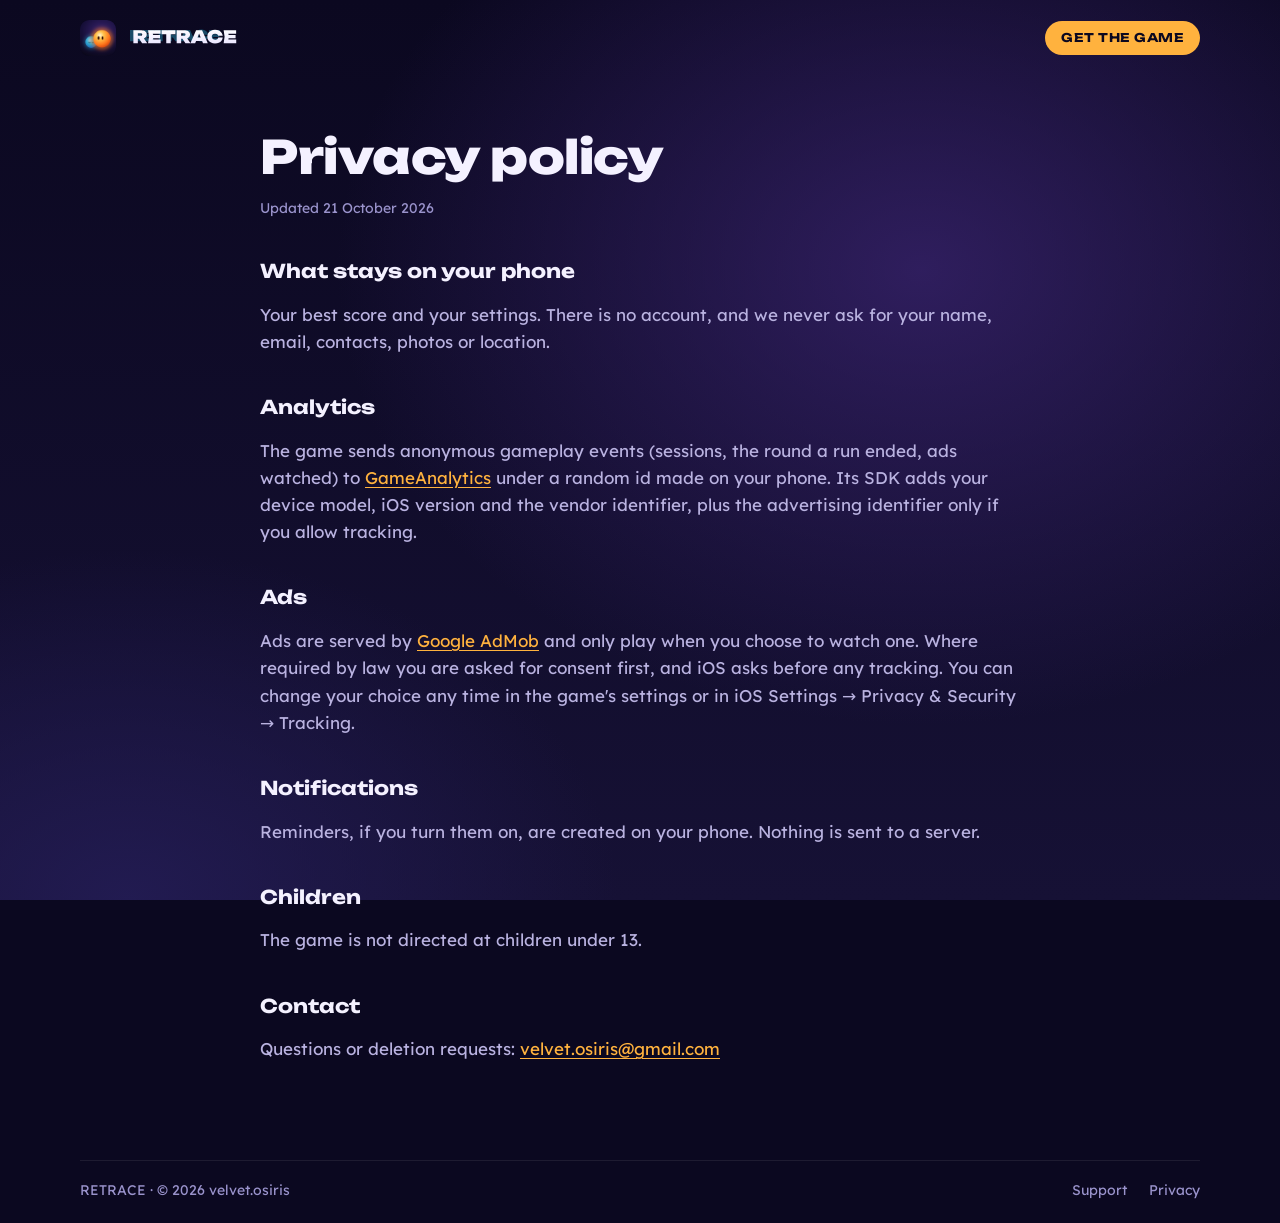
==== privacy/index.html @ 0708146f "RETRACE website" ====
<!doctype html>
<html lang="en">
  <head>
    <meta charset="utf-8" />
    <meta name="viewport" content="width=device-width, initial-scale=1, viewport-fit=cover" />
    <title>Privacy policy · RETRACE</title>
    <meta name="description" content="RETRACE privacy policy" />
    <link rel="canonical" href="https://inarmag.github.io/retrace/privacy/" />
    <meta name="theme-color" content="#0b0820" />
    <meta name="color-scheme" content="dark" />
    <link rel="icon" type="image/png" sizes="32x32" href="../assets/ember-32.png" />
    <link rel="apple-touch-icon" href="../assets/ember-touch.png" />
    <link rel="preconnect" href="https://fonts.googleapis.com" />
    <link rel="preconnect" href="https://fonts.gstatic.com" crossorigin />
    <link rel="stylesheet" href="https://fonts.googleapis.com/css2?family=Lexend:wght@400;500;600&family=Unbounded:wght@700;800&display=swap" />
    <link rel="stylesheet" href="../styles.css" />
  </head>
  <body>
    <div class="sky" aria-hidden="true"></div>
    <header class="top">
      <a class="home" href="../" aria-label="RETRACE, home"><img src="../assets/ember-192.png" width="36" height="36" alt="" /><img src="../assets/wordmark.svg" width="110" height="20" alt="" /></a>
      <a class="get" href="../#get">GET THE GAME</a>
    </header>
    <main class="doc">
      <h1>Privacy policy</h1>
      <p class="updated">Updated 21 October 2026</p>

      <h2>What stays on your phone</h2>
      <p>Your best score and your settings. There is no account, and we never ask for your name, email, contacts, photos or location.</p>

      <h2>Analytics</h2>
      <p>The game sends anonymous gameplay events (sessions, the round a run ended, ads watched) to <a href="https://gameanalytics.com/privacy" rel="noopener">GameAnalytics</a> under a random id made on your phone. Its SDK adds your device model, iOS version and the vendor identifier, plus the advertising identifier only if you allow tracking.</p>

      <h2>Ads</h2>
      <p>Ads are served by <a href="https://policies.google.com/technologies/partner-sites" rel="noopener">Google AdMob</a> and only play when you choose to watch one. Where required by law you are asked for consent first, and iOS asks before any tracking. You can change your choice any time in the game's settings or in iOS Settings → Privacy &amp; Security → Tracking.</p>

      <h2>Notifications</h2>
      <p>Reminders, if you turn them on, are created on your phone. Nothing is sent to a server.</p>

      <h2>Children</h2>
      <p>The game is not directed at children under 13.</p>

      <h2>Contact</h2>
      <p>Questions or deletion requests: <a href="mailto:velvet.osiris@gmail.com">velvet.osiris@gmail.com</a></p>
    </main>
    <footer class="foot">
      <span>RETRACE · © 2026 velvet.osiris</span>
      <nav aria-label="legal">
        <a href="../support/">Support</a>
        <a href="../privacy/">Privacy</a>
      </nav>
    </footer>
  </body>
</html>
---- styles.css ----
:root {
  --bg: #0b0820;
  --n1: #161135;
  --deep: #1b1545;
  --n2: #231c54;
  --n3: #2f2770;
  --ink: #f4f1ff;
  --ink2: #b9b2e0;
  --ink3: #9a93cc;
  --amber: #ffb23e;
  --cyan: #4fd8f5;
  --gold: #ffe08a;
  --line: rgba(255, 255, 255, 0.08);
  --line2: rgba(255, 255, 255, 0.14);
  --display: "Unbounded", system-ui, sans-serif;
  --body: "Lexend", system-ui, -apple-system, sans-serif;
  --gutter: clamp(16px, 4vw, 40px);
  color-scheme: dark;
}

*, *::before, *::after { box-sizing: border-box; }
html { -webkit-text-size-adjust: 100%; }
body {
  margin: 0;
  min-height: 100svh;
  display: flex;
  flex-direction: column;
  background: var(--bg);
  color: var(--ink2);
  font: 400 17px/1.6 var(--body);
  -webkit-font-smoothing: antialiased;
  overflow-x: hidden;
}
img, svg { display: block; max-width: 100%; }
a { color: inherit; }
::selection { background: var(--amber); color: var(--bg); }
:focus-visible { outline: 2px solid var(--amber); outline-offset: 3px; border-radius: 8px; }

.sky {
  position: fixed; inset: 0; z-index: -1; pointer-events: none;
  background:
    radial-gradient(900px 700px at 72% 30%, rgba(58, 36, 112, 0.75), transparent 65%),
    radial-gradient(700px 500px at 10% 100%, rgba(35, 28, 84, 0.9), transparent 70%),
    linear-gradient(180deg, var(--bg) 0%, var(--n1) 100%);
}
.sky i {
  position: absolute; width: 2px; height: 2px; border-radius: 50%;
  background: var(--gold); opacity: 0.2;
  animation: twinkle 4s ease-in-out infinite;
}
@keyframes twinkle { 50% { opacity: 0.9; transform: scale(1.6); } }


.stage {
  flex: 1; position: relative;
  display: flex; flex-direction: column; align-items: center; justify-content: center;
  text-align: center;
  padding: clamp(96px, 16vh, 160px) var(--gutter) clamp(28px, 5vh, 56px);
  overflow: hidden;
}

.gate {
  position: absolute; top: clamp(48px, 9vh, 88px); left: 50%;
  width: min(420px, 62vw); height: 6px; margin-left: calc(min(420px, 62vw) / -2);
  border-radius: 6px; background: var(--gold);
  box-shadow: 0 0 12px var(--gold), 0 0 40px rgba(255, 178, 62, 0.8), 0 0 90px rgba(255, 178, 62, 0.5);
  transform: scaleX(0); opacity: 0;
}
.gate::before, .gate::after {
  content: ""; position: absolute; top: -5px; width: 12px; height: 16px; border-radius: 6px; background: var(--amber);
}
.gate::before { left: -6px; } .gate::after { right: -6px; }
.beam {
  position: absolute; top: calc(clamp(48px, 9vh, 88px) + 4px); left: 50%; translate: -50% 0;
  width: min(760px, 120vw); height: 70vh; pointer-events: none;
  background: linear-gradient(180deg, rgba(255, 178, 62, 0.28), rgba(255, 178, 62, 0.06) 55%, transparent);
  clip-path: polygon(calc(50% - min(210px, 31vw)) 0, calc(50% + min(210px, 31vw)) 0, 100% 100%, 0 100%);
  opacity: 0;
}

.cast { position: relative; width: 220px; height: 170px; margin-bottom: 18px; }
.ember {
  position: absolute; left: 70px; top: 18px; width: 128px; height: 128px; border-radius: 50%;
  background: radial-gradient(circle at 38% 30%, #fff6d6 0%, #ffc24a 30%, #ff7a1e 72%, #d9430e 100%);
  box-shadow: 0 0 40px rgba(255, 122, 30, 0.75), 0 0 120px rgba(255, 122, 30, 0.45);
  opacity: 0; transform: scale(0.3);
}
.ember .eyes { position: absolute; left: 50%; top: 50%; display: flex; gap: 16px; translate: -50% -50%; transition: transform 70ms linear; }
.ember .eyes i {
  width: 14px; height: 26px; border-radius: 8px; background: #3a1406;
  transform: scaleY(0.08); transform-origin: center;
}
.echo {
  position: absolute; left: 16px; top: 74px; width: 72px; height: 72px; border-radius: 50%;
  background: radial-gradient(circle at 40% 35%, #d8faff 0%, #36d6ff 45%, #1f6fd6 100%);
  box-shadow: 0 0 30px rgba(54, 214, 255, 0.55);
  opacity: 0; translate: 60px 0;
}
.echo svg { position: absolute; inset: 0; }

.stalker {
  position: fixed; left: 0; top: 0; width: 34px; height: 34px; margin: -17px 0 0 -17px; border-radius: 50%;
  background: radial-gradient(circle at 40% 35%, #d8faff 0%, #36d6ff 45%, #1f6fd6 100%);
  box-shadow: 0 0 22px rgba(54, 214, 255, 0.6);
  opacity: 0; pointer-events: none; z-index: 5; transition: opacity 300ms ease; will-change: transform;
}
.stalker.on { opacity: 0.85; }
.stalker svg { position: absolute; inset: 0; }

.whisper {
  position: fixed; inset: 0; z-index: 4; display: grid; place-items: center; pointer-events: none;
  font: 700 clamp(18px, 2.6vw, 26px)/1.3 var(--display); color: var(--ink); letter-spacing: 0.01em;
}
.whisper span { position: absolute; opacity: 0; padding: 0 var(--gutter); }

h1 { margin: 0; }
.wordmark { width: min(520px, 86vw); height: auto; filter: drop-shadow(0 8px 40px rgba(79, 216, 245, 0.25)); opacity: 0; }
.tagline {
  margin: 18px 0 0;
  font: 800 clamp(24px, 3.6vw, 40px)/1.1 var(--display); letter-spacing: -0.01em;
  color: var(--amber); text-shadow: 0 0 28px rgba(255, 178, 62, 0.4);
  opacity: 0;
}
.line { margin: 12px 0 0; max-width: 34ch; font-size: clamp(16px, 1.6vw, 19px); opacity: 0; }

.store {
  position: relative; display: inline-flex; align-items: center; gap: 12px; text-align: start;
  margin-top: 30px; padding: 11px 22px 11px 18px;
  border-radius: 14px; background: #000; color: #fff; text-decoration: none;
  box-shadow: 0 0 0 1px rgba(255, 255, 255, 0.4) inset;
  transition: transform 180ms cubic-bezier(.2, .8, .2, 1);
  opacity: 0;
}
.store::after {
  content: ""; position: absolute; inset: -2px; border-radius: 16px; z-index: -1;
  box-shadow: 0 0 0 0 rgba(255, 178, 62, 0.7); animation: call 2.2s 6s ease-out infinite;
}
@keyframes call { 0% { box-shadow: 0 0 0 0 rgba(255, 178, 62, 0.6); } 100% { box-shadow: 0 0 0 18px rgba(255, 178, 62, 0); } }
.store:hover { transform: translateY(-2px) scale(1.03); }
.store:active { transform: scale(0.97); }
.store svg { width: 30px; height: 30px; }
.store small { display: block; font: 500 12px/1.1 -apple-system, var(--body); letter-spacing: 0.01em; }
.store strong { display: block; font: 600 23px/1.1 -apple-system, var(--body); letter-spacing: -0.02em; }
.meta { margin: 14px 0 0; font: 600 11px/1 var(--body); letter-spacing: 0.16em; text-transform: uppercase; color: var(--ink3); opacity: 0; }
.skip { position: fixed; right: 18px; top: 18px; z-index: 6; background: none; border: 0; color: var(--ink3); font: 500 13px var(--body); cursor: pointer; opacity: 0.7; }
.skip:hover { color: var(--ink); }

.play .whisper span:nth-child(1) { animation: say 2.2s 0.4s both; }
.play .whisper span:nth-child(2) { animation: say 2.2s 2.6s both; }
@keyframes say { 0% { opacity: 0; filter: blur(8px); } 25%, 70% { opacity: 1; filter: blur(0); } 100% { opacity: 0; filter: blur(6px); } }
.play .ember { animation: wake 900ms 2.9s cubic-bezier(.2, 1.4, .3, 1) both; }
@keyframes wake { from { opacity: 0; transform: scale(0.3); } to { opacity: 1; transform: scale(1); } }
.play .ember .eyes i { animation: open 260ms 3.8s ease-out both, blink 4.6s 5s infinite; }
@keyframes open { to { transform: scaleY(1); } }
@keyframes blink { 0%, 93%, 100% { transform: scaleY(1); } 96% { transform: scaleY(0.1); } }
.play .echo { animation: creep 1.1s 4.6s cubic-bezier(.2, .8, .2, 1) both, hover 3.2s 6s ease-in-out infinite; }
@keyframes creep { from { opacity: 0; translate: 60px 0; } to { opacity: 0.85; translate: 0 0; } }
@keyframes hover { 50% { translate: 0 -6px; } }
.play .gate { animation: gate 700ms 5.4s cubic-bezier(.2, .8, .2, 1) both; }
@keyframes gate { to { transform: scaleX(1); opacity: 1; } }
.play .beam { animation: beam 1.2s 5.7s ease-out both, flicker 3.4s 7s ease-in-out infinite; }
@keyframes beam { to { opacity: 1; } }
@keyframes flicker { 50% { opacity: 0.7; } }
.play .wordmark { animation: slam 650ms 6s cubic-bezier(.2, 1.5, .4, 1) both; }
@keyframes slam { from { opacity: 0; transform: scale(1.6); filter: blur(10px); } to { opacity: 1; transform: none; } }
.play .tagline { animation: rise 600ms 6.5s cubic-bezier(.2, .8, .2, 1) both; }
.play .line { animation: rise 600ms 6.8s cubic-bezier(.2, .8, .2, 1) both; }
.play .store { animation: rise 600ms 7.1s cubic-bezier(.2, 1.3, .3, 1) both; }
.play .meta { animation: rise 600ms 7.4s both; }
@keyframes rise { from { opacity: 0; transform: translateY(16px); } to { opacity: 1; transform: none; } }
.play .skip { animation: fade 400ms 7.4s forwards; }
@keyframes fade { to { opacity: 0; visibility: hidden; } }

.ready .whisper { display: none; }
.ready .ember, .ready .gate, .ready .beam, .ready .wordmark, .ready .tagline, .ready .line, .ready .store, .ready .meta { animation: none; opacity: 1; transform: none; }
.ready .ember .eyes i { animation: blink 4.6s infinite; transform: none; }
.ready .echo { animation: hover 3.2s ease-in-out infinite; opacity: 0.85; translate: 0 0; }
.ready .beam { animation: flicker 3.4s ease-in-out infinite; }
.ready .skip { display: none; }

@media (prefers-reduced-motion: reduce) {
  *, *::before, *::after { animation: none !important; transition: none !important; }
  .stalker { display: none; }
}


.foot {
  width: min(1120px, 100% - 2 * var(--gutter)); margin: 0 auto;
  display: flex; flex-wrap: wrap; justify-content: space-between; gap: 12px 24px;
  padding: 18px 0 calc(22px + env(safe-area-inset-bottom)); border-top: 1px solid var(--line);
  font-size: 14px; color: var(--ink3);
}
.foot nav { display: flex; flex-wrap: wrap; gap: 8px 22px; }
.foot a { text-decoration: none; }
.foot a:hover { color: var(--ink); }


.top {
  width: min(1120px, 100% - 2 * var(--gutter)); margin: 0 auto;
  display: flex; align-items: center; justify-content: space-between; gap: 16px; padding: 20px 0;
}
.top .home { display: inline-flex; align-items: center; gap: 12px; text-decoration: none; }
.top .home img:first-child { width: 36px; height: 36px; border-radius: 9px; }
.top .home img + img { height: 20px; width: auto; }
.top .get { font: 700 12px/1 var(--display); letter-spacing: 0.04em; color: var(--bg); background: var(--amber); padding: 11px 16px; border-radius: 999px; text-decoration: none; }
.top .get:hover { background: var(--gold); }

.doc { flex: 1; width: min(760px, 100% - 2 * var(--gutter)); margin: 0 auto; padding: clamp(24px, 5vw, 56px) 0 80px; }
.doc h1 { font: 800 clamp(30px, 5vw, 46px)/1.1 var(--display); color: var(--ink); letter-spacing: -0.01em; }
.doc .updated { font-size: 14px; color: var(--ink3); margin: 14px 0 32px; }
.doc h2 { font: 700 19px/1.3 var(--display); color: var(--ink); margin: 40px 0 10px; }
.doc p, .doc li { color: var(--ink2); }
.doc strong { color: var(--ink); font-weight: 600; }
.doc a { color: var(--amber); text-underline-offset: 3px; }
.doc ul { padding-inline-start: 1.2em; }
.doc li { margin: 6px 0; }
.doc .card { padding: 22px 24px; border-radius: 20px; background: rgba(35, 28, 84, 0.6); box-shadow: 0 0 0 1px var(--line2) inset; margin: 24px 0; }
.doc .card p { margin: 0; color: var(--ink); }
.doc pre { white-space: pre-wrap; font: 12px/1.5 ui-monospace, Menlo, monospace; color: var(--ink3); background: rgba(0, 0, 0, 0.25); padding: 16px; border-radius: 12px; max-height: 320px; overflow: auto; }

@media (max-width: 560px) {
  .foot { justify-content: center; text-align: center; }
  .foot nav { justify-content: center; }
  .top .home img + img { display: none; }
}
@media (max-height: 760px) and (min-width: 821px) {
  .cast { transform: scale(0.85); margin-bottom: 4px; }
}
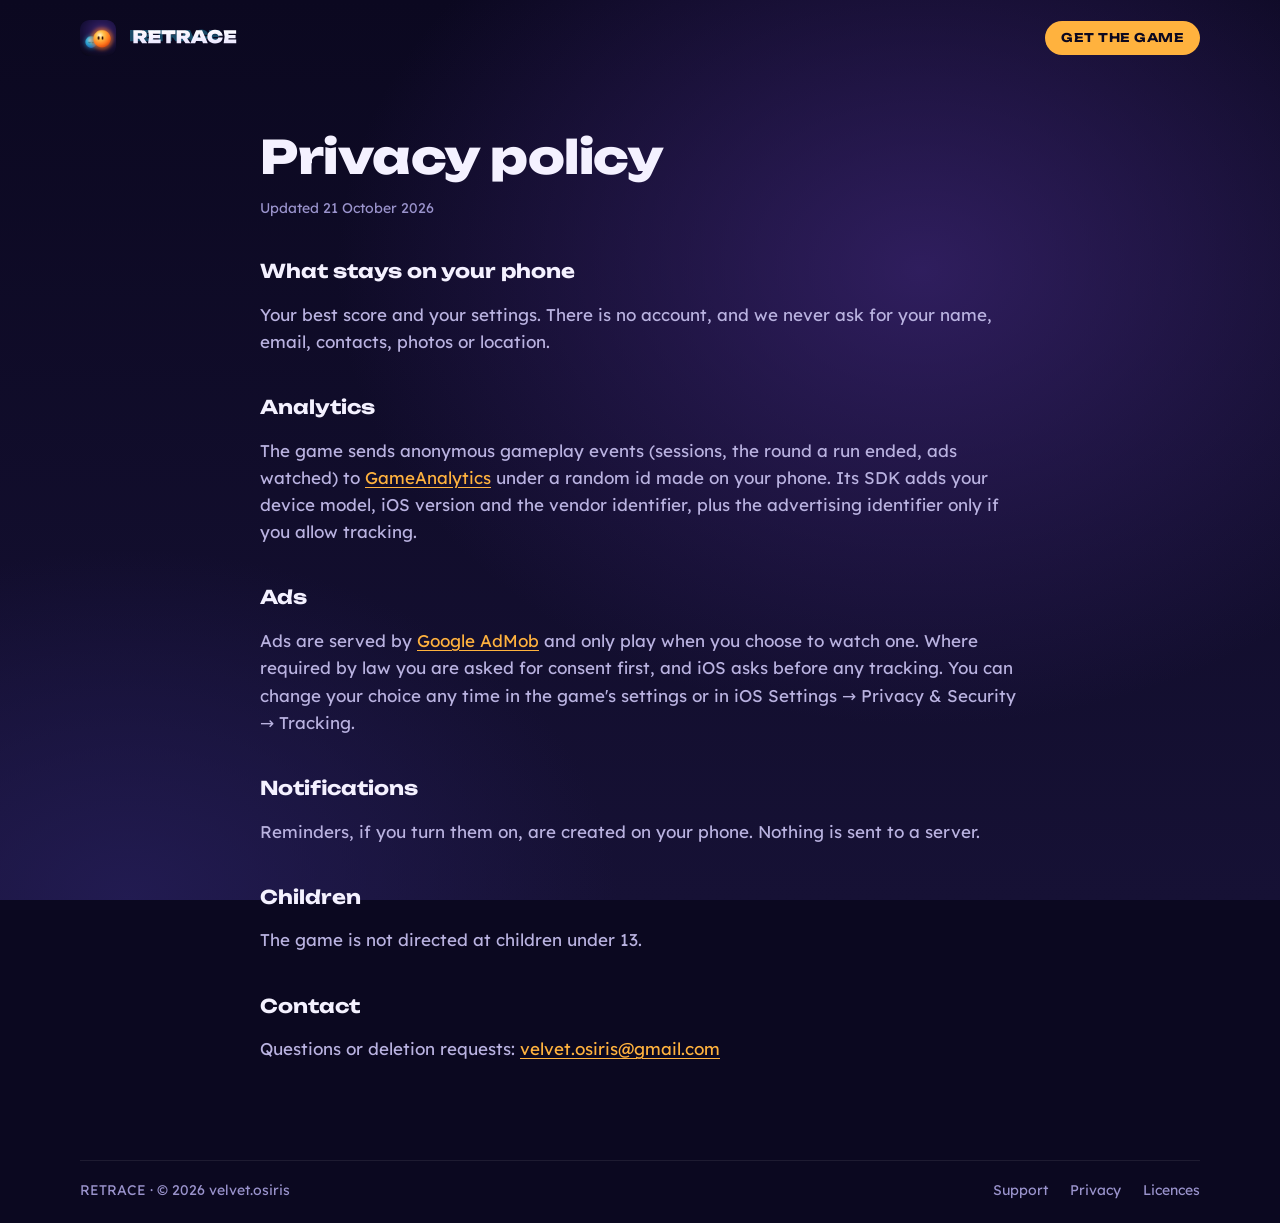
==== commit c5f90442: "Add licences page Godot, the AdMob addon, Lucide/Feather and the Lexend and Unbounded fonts, with th" ====
--- a/privacy/index.html
+++ b/privacy/index.html
@@ -48,6 +48,7 @@
       <nav aria-label="legal">
         <a href="../support/">Support</a>
         <a href="../privacy/">Privacy</a>
+        <a href="../licenses/">Licences</a>
       </nav>
     </footer>
   </body>
